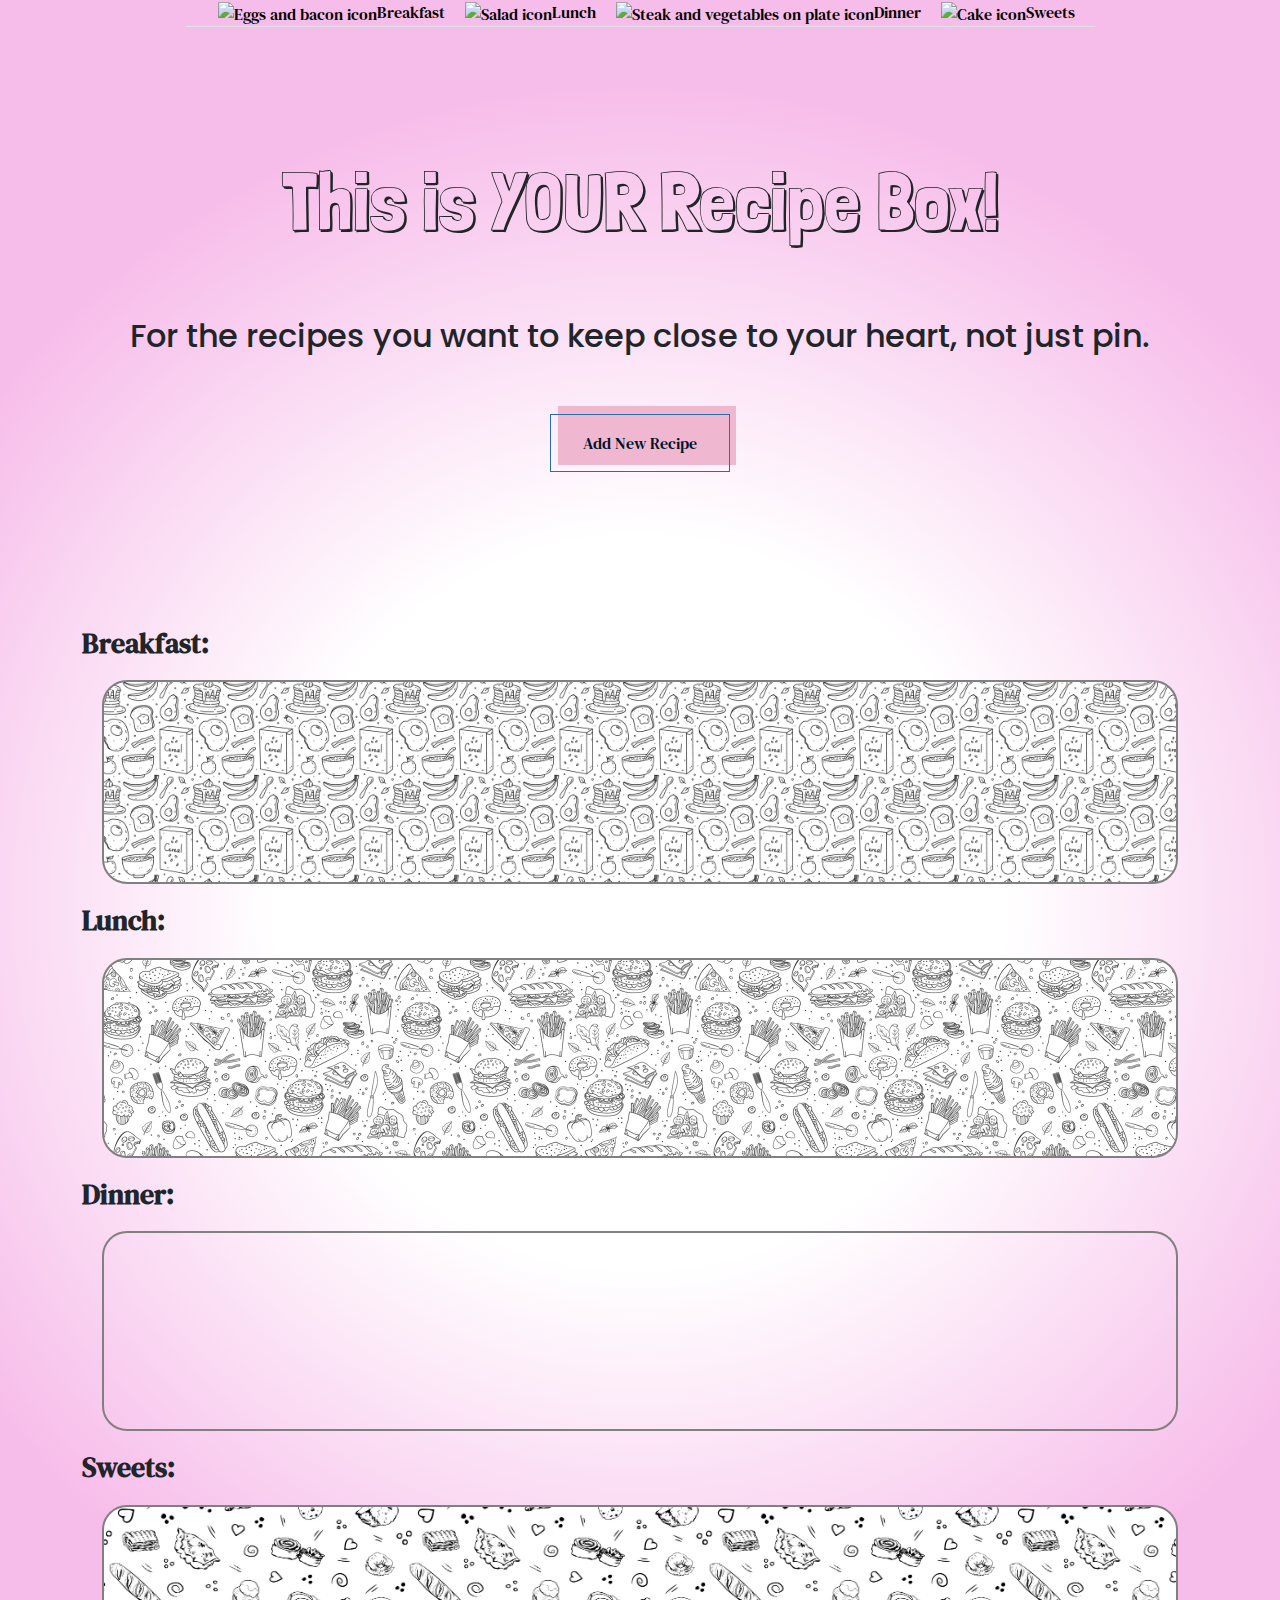
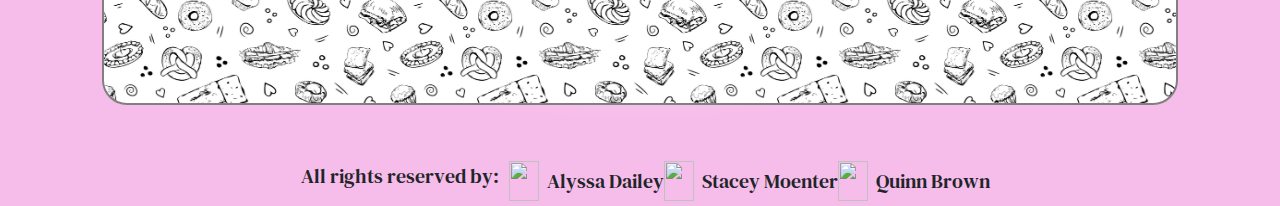
==== index.html @ 9b5a64da "update" ====
<!DOCTYPE html>
<html lang="en">

<head>
  <meta charset="UTF-8">
  <meta name="viewport" content="width=device-width, initial-scale=1.0">
  <!-- CSS -->
  <link rel="stylesheet" href="style.css">
  <!-- Bootstrap -->
  <link href="https://cdn.jsdelivr.net/npm/bootstrap@5.3.3/dist/css/bootstrap.min.css" rel="stylesheet">
  <!-- fonts -->
   <!-- h1 font -->
  <link rel="preconnect" href="https://fonts.googleapis.com">
  <link rel="preconnect" href="https://fonts.gstatic.com" crossorigin>
  <link href="https://fonts.googleapis.com/css2?family=DM+Sans:ital,opsz,wght@0,9..40,100..1000;1,9..40,100..1000&family=Londrina+Shadow&family=Rampart+One&family=Source+Code+Pro:ital,wght@0,200..900;1,200..900&display=swap" rel="stylesheet">
  <!-- h2 font -->
  <link rel="preconnect" href="https://fonts.googleapis.com">
  <link rel="preconnect" href="https://fonts.gstatic.com" crossorigin>
  <link href="https://fonts.googleapis.com/css2?family=DM+Sans:ital,opsz,wght@0,9..40,100..1000;1,9..40,100..1000&family=DM+Serif+Text:ital@0;1&family=Londrina+Shadow&family=Poppins:ital,wght@0,100;0,200;0,300;0,400;0,500;0,600;0,700;0,800;0,900;1,100;1,200;1,300;1,400;1,500;1,600;1,700;1,800;1,900&family=Rampart+One&family=Source+Code+Pro:ital,wght@0,200..900;1,200..900&display=swap" rel="stylesheet">
  <!-- nav and meal box fonts -->
  <link rel="preconnect" href="https://fonts.googleapis.com">
  <link rel="preconnect" href="https://fonts.gstatic.com" crossorigin>
  <link href="https://fonts.googleapis.com/css2?family=DM+Sans:ital,opsz,wght@0,9..40,100..1000;1,9..40,100..1000&family=DM+Serif+Text:ital@0;1&family=Londrina+Shadow&family=Rampart+One&family=Source+Code+Pro:ital,wght@0,200..900;1,200..900&display=swap" rel="stylesheet">

  <title>Recipe Box</title>

</head>

<body>
    <!-- NAV BAR -->
    <nav class="navigation">
      <ul class="nav-tabs">
        
        <li><a aria-current="page" href="#breakfast"> 
          <img src="https://www.svgrepo.com/show/169159/breakfast.svg" alt="Eggs and bacon icon" width="30" height="60">Breakfast</a></li>

        <li><a href="#lunch">
          <img src="https://www.svgrepo.com/show/251539/salad.svg" alt="Salad icon" width="30" height="60">Lunch</a></li>

        <li><a href="#dinner">
          <img src="https://www.svgrepo.com/show/282202/steak.svg" alt="Steak and vegetables on plate icon" width="30" height="60">Dinner</a></li>

        <li><a href="#sweets"> 
          <img src="https://www.svgrepo.com/show/475101/cake-tall.svg" alt="Cake icon" width="30" height="60">Sweets</a></li>

      </ul>
    </nav> 
  
    <header>
    <h1 class="title">This is YOUR Recipe Box!</h1>
    <h2>For the recipes you want to keep close to your heart, not just pin.</h2>

    <div class="add-btn">

    <button type="button" class="add-recipe">Add New Recipe</button>
    </div>

  </header>
  <main>

<!-- CARD -->
  <div class="card" id="recipeCard" style="display: none;">

    <h4 id="cardRecipeName"><strong></strong></h4>

    <p>Ingredients:<span id="cardCategory"></span></p>
    <p id="cardIngredients"></p>
    
    <p>Instructions:<span id="cardInstruct"></span></p>
    <p id="cardInstructions"></p>
    
  </div> 

    
  <!--MEAL BOXES -->
    <div class="container">
      <div class="row">
      <div class="col-md-12 col-sm-12">
      <h3><strong>Breakfast:</strong></h3>
      <div id="breakfast" class="meal-box breakfast">
        <div class="row gy-4 gx-4">
        </div>
      </div>
      </div>
      </div>

      <div class="col-mid-12 col-sm-12">
      <h3><strong>Lunch:</strong></h3>
      <div id="lunch" class="meal-box lunch">
      <div class="row">
      </div>
      </div>
    </div>

    <div class="col-md-12 col-sm-12">
      <h3><strong>Dinner:</strong></h3>
      <div id="dinner" class="meal-box dinner">
      <div class="row">
      </div>
      </div>
      </div>

      <div class="col-md-12 col-sm-12">
      <h3><strong>Sweets:</strong></h3>
      <div id="sweets" class="meal-box sweets">
      <div class="row">

      </div>
      </div>
      </div>
    </div>

    </div>

  </main>

  <!-- MODAL -->
  <div class="modal fade" id="recipeModal" data-bs-backdrop= "static" data-bs-keyboard= "false" tabindex="-1" aria-labelledby="recipeModalLabel" aria-hidden="true">
    <div class="modal-dialog">
      <div class="modal-content">

        <div class="modal-header">
          <h1 class="modal-title fs-5" id="recipeModalLabel">Add Your Recipe Bellow</h1>
          <button type="button" class="btn-close" data-bs-dismiss="modal" aria-label="Close"></button>
        </div>

        <div class="modal-body">
  <!--FORM -->
          <form id="recipeForm">

            <div class="mb-3">
              <label for="recipeName" class="form-label">Recipe Name:</label>
              <input type="text" class="form-control" id="recipeName">
            </div>

            <div class="form-input2">
              <label>Ingredients:</label>
              <textarea class="form-control" id="ingredients" rows="3"></textarea>
            </div>

            <div class="form-input3">
              <label>Instructions:</label>
              <textarea class="form-control" id="instructions" rows="3"></textarea>
            </div>


            <select class="formSelect" id="recipeCategory" aria-label="Default select example" required>
              <option selected>Meal Category</option>
              <option value="breakfast ">Breakfast</option>
              <option value="lunch">Lunch</option>
              <option value="dinner">Dinner</option>
              <option value="sweets">Sweets</option>
            </select>

            <!-- color picker -->
            <!-- <label for="exampleColorInput" class="form-label">Pick the color of your card:</label>
            <input type="color" class="form-control form-control-color" id="exampleColorInput" value="#563d7c" title="Choose your color"> -->
          </form>
        </div>
         <div class="modal-footer">

          <button id="submitButton" type="button" class="btn btn-primary">Add to your box!</button>

         </div>
      </div>
    </div>
  </div>

  <footer>
     <div>
        <h5 class="reserved-rights">All rights reserved by:</h5>
     </div>

     
      <h5 class="names alyssa"><img src=https://www.svgrepo.com/show/408175/woman-technologist-medium-light-skin-tone.svg width="30" height="40">Alyssa Dailey</h5>
      <h5 class="names Stacey"><img src=https://www.svgrepo.com/show/408177/woman-technologist-medium-skin-tone.svg width="30" height="40">Stacey Moenter</h5>
      <h5 class="names Quinn"><img src= https://www.svgrepo.com/show/406520/man-technologist-light-skin-tone.svg width="30" height="40">Quinn Brown</h5>
     
   </footer>


    
    <script src="https://cdn.jsdelivr.net/npm/bootstrap@5.3.3/dist/js/bootstrap.bundle.min.js"></script>

    <script src="script.js"></script>
    
   
</body>

</html>
---- style.css ----
* {
  font-family: "DM Serif Text", serif;
      font-weight: 400;
      font-style: normal;
}

body{

/* background: rgb(255,255,255);
background: radial-gradient(circle, rgba(255,255,255,1) 9%, rgba(247,189,234,1) 85%); */

/* background: rgb(255,255,255);
background: radial-gradient(circle, rgba(255,255,255,1) 33%, rgba(247,189,234,1) 85%); */

background: rgb(255,255,255);
background: radial-gradient(circle, rgba(255,255,255,1) 33%, rgba(247,189,234,1) 74%);
}

header{
    margin-top: 50px;
    margin-bottom:100px;
}
h1 {

    display: flex;
    justify-content: space-between;
    padding: 60px;
}

.title{
    font-family: "Londrina Shadow", sans-serif; font-weight: 400;
  font-style: normal;
  font-size: 5em;
}

h2{
    display: flex;
    justify-content: center;
}
h1{
    display: flex;
    justify-content: center;
    text-align: center;
    font-weight: bold;
}
    

button {
    display: flex;
    justify-content: center;
}

.add-btn {
    display: flex;
    justify-content: center;
    padding: 50px;
}
.add-recipe {
      background-color: transparent;
      border: 1px solid #266DB6;
      box-sizing: border-box;
      color: #00132C;
      line-height: 24px;
      padding: 16px 23px;
      position: relative;
      text-decoration: none;
      user-select: none;
      -webkit-user-select: none;
      touch-action: manipulation;
      
    }
    
    .add-recipe:hover,
    .add-recipe:active {
      outline: 0;
    }
    
    .add-recipe:hover {
      background-color: transparent;
      cursor: pointer;
    }
    
    .add-recipe:before {
      background-color: #f0b7d0;
      content: "";
      height: calc(100% + 3px);
      position: absolute;
      right: -7px;
      top: -9px;
      transition: background-color 300ms ease-in;
      width: 100%;
      z-index: -1;
    }
    
    .add-recipe:hover:before {
      background-color: #a62e63;
    }
    
    @media (min-width: 768px) {
      .add-recipe {
        padding: 16px 32px;
      }
    }


nav{
    display: flex; 
}

nav ul {
    /* commented */
    text-align: center;
}

.navigation{
    display: flex;
    justify-content: center;
   
}

.navigation .nav-tabs li{
    margin-right: 20px;
    
}
.nav-tabs{
    display: flex;
    list-style-type: none; 
    text-decoration: none;
}

.nav-tabs a{
    text-decoration: none;
    color: black;
}

  nav ul li a:hover {
    box-shadow: 0 0 10px rgba(0, 0, 0, 0.1), inset 0 0 1px rgba(255, 255, 255, 0.6);
    background: rgba(255, 255, 255, 0.1);
    background-color: #a62e63;
    color: black (0, 35, 122, 0.7);
    border-radius: 60%;
  }

h1 {
    display: flex;
    justify-content: center;
}

h2{
    font-family: "Poppins", sans-serif;
  font-weight: 100;
  font-style: normal;
}
main{
    display: flex;
    margin-top: 2%;
    margin-bottom: 2%;
}

#recipeCard{
    background-image: url(https://media.istockphoto.com/id/471122949/photo/pink-page.jpg?s=612x612&w=0&k=20&c=AXCjeXHrHZMrVpNRzONutlXdP317xvaDZH2_ElSdsTM=)
    
}

    
    
      /* linear-gradient(180deg, white 3rem, #F0A4A4 calc(3rem), #F0A4A4 calc(3rem + 2px), transparent 1px),
      repeating-linear-gradient(0deg, transparent, transparent 1.5rem, #DDD 1px, #DDD calc(1.5rem + 1px)); */
    /* box-shadow: 1px 1px 3px rgba(0, 0, 0, .25);
    height: 14rem;
    width: 400px;
    display: flex;
    justify-content: center;
    align-items: center;
    margin: auto;
    position: relative;
    top: 50%;
    transform: translateY(-50%);
    background-color: darksalmon;
    */
     /* border: 2px solid #333;
    border-radius: 8px; */
  
  
  /* .card-image {
  position: absolute;
  top: 10px; 
  left: 10px;
  width: 30px;
  height: auto;
  border-radius: 5px;
  gap: 30px;
  background-color: bisque;
  } */
  
 /*
  .card-body {
    display: flex;
    flex-direction: column;
    margin-top: 40px;
    padding: 10px;
    height: 130px;
    }
   .card-ingredient {
    width: 100%;
    padding: 10px;
    font-size: 1rem;
    border-radius: 5px;
    border: 1 px solid #ccc;
    resize: vertical;
    flex-grow: 1;
    margin-top: 10px;
    box-sizing: border-box;
   }
   .card-title {
    position: absolute;
    top: 10px;
    right: 50px;
    margin: 0px;
    font-size: 1.5rem;
    font-weight: bold;
    flex-grow: 1;
    } 
    */

.container {
    position: relative;
    padding: 5px;
}

.meal-box {
    border: 2px solid grey;
    border-radius: 25px; 
    height: 200px;
    margin: 20px;
}
.meal-box

div.meal-box:empty {
    height: 200px;
}

.breakfast{
    background-image: url('photos/BreakfastBG.jpg'); 
    background-size: 200px 200px; /* Adjust the size as needed */
    background-position: center; /* Optional: position the image */
    background-repeat: repeat; 
    box-sizing: content-box;
    

}

.lunch{
    background-image: url('photos/lunch\ BG.webp'); 
    background-size: 300px 300px;
    background-repeat: repeat; 
}

.dinner{
    background-image: url('photos/DinnerBG3.jpg'); 
    background-size: 250px 250px;
    background-position: center;
    background-repeat: repeat; 
}

.sweets{
    background-image: url('photos/SweetsBG.jpg'); 
    background-size: 300px 300px;
    background-position: center;
    background-repeat: repeat; 

}

.meal-box h3{
    display: flex;
    margin: 20px; 
    padding: 0; 
    align-items: center;
}


#submitButton{
    background-color: #a62e63;
    border: none;
    padding:8px;
}

#submitButton:hover {
    box-shadow: 0 0 10px rgba(0, 0, 0, 0.1), inset 0 0 1px rgba(255, 255, 255, 0.6);
    background: rgba(255, 255, 255, 0.1);
    background-color: #f0b7d0;
    color: black (0, 35, 122, 0.7);
}



.formSelect{
    margin: 15px;
    padding: 5px;
}


footer {
    display: flex; 
    flex-direction: row;
    align-items: center;
    margin-top: 20px;
    justify-content: center;
}
.reserved-rights {
    margin-bottom: 10px; 
    text-align: center;
}

h5 {
    display: flex;
    flex-direction: row;
    align-items: center;
    margin: 20px 10px; /* Add space between h5 elements */
}

.names{
    align-items: center;
    justify-content: center; 
    margin: 5px 0;
}

.names img {
    margin-right: 8px; 
}
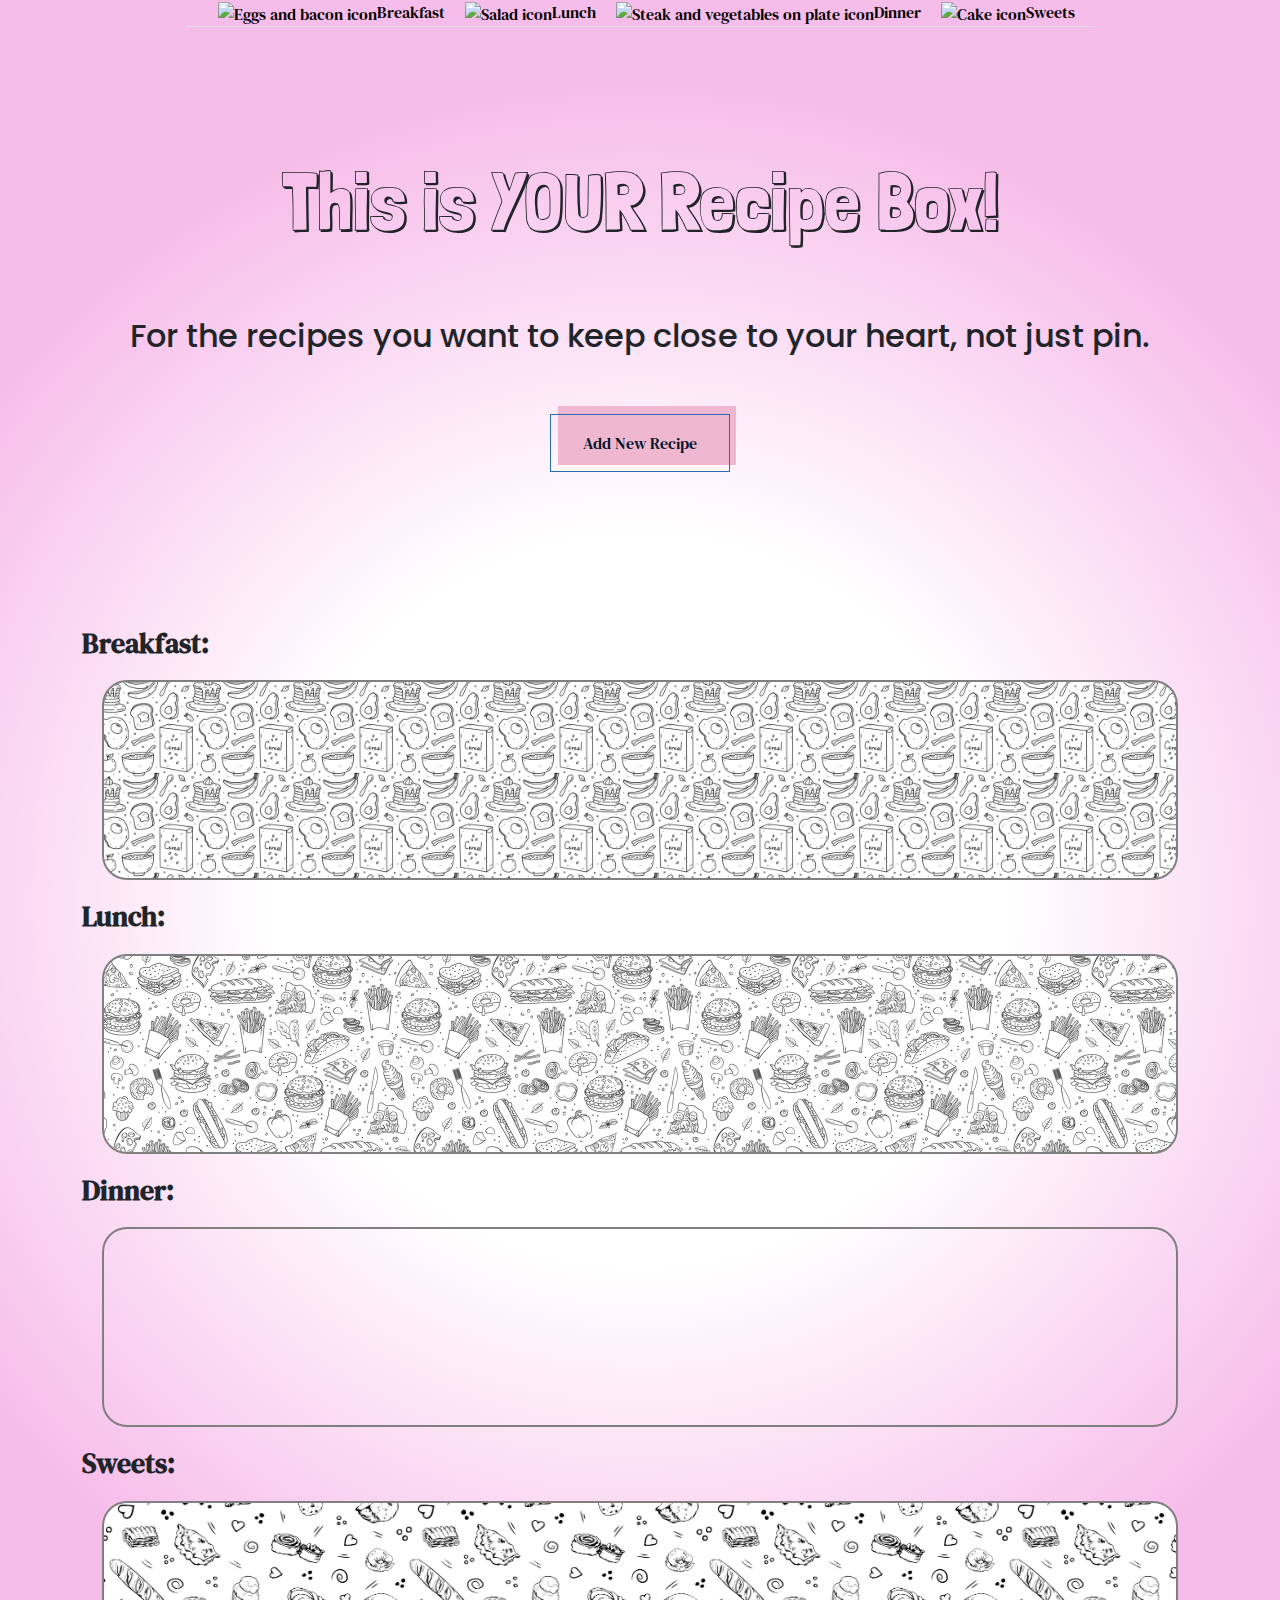
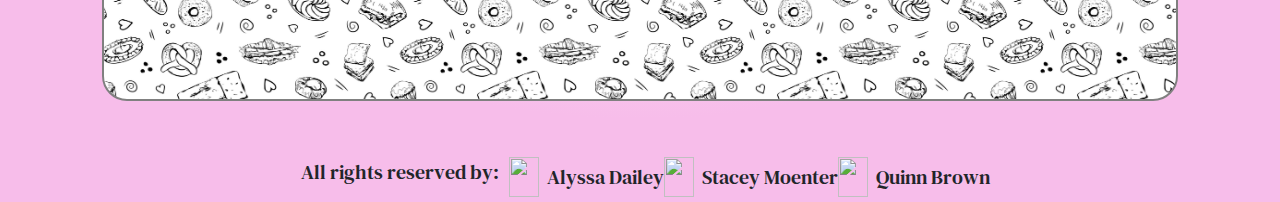
==== commit 3b1869ec: "not functioning js" ====
--- a/index.html
+++ b/index.html
@@ -56,6 +56,8 @@
     </div>
 
   </header>
+
+
   <main>
 
 <!-- CARD -->
@@ -74,41 +76,21 @@
     
   <!--MEAL BOXES -->
     <div class="container">
-      <div class="row">
-      <div class="col-md-12 col-sm-12">
       <h3><strong>Breakfast:</strong></h3>
       <div id="breakfast" class="meal-box breakfast">
-        <div class="row gy-4 gx-4">
-        </div>
-      </div>
-      </div>
       </div>
 
-      <div class="col-mid-12 col-sm-12">
       <h3><strong>Lunch:</strong></h3>
       <div id="lunch" class="meal-box lunch">
-      <div class="row">
       </div>
-      </div>
-    </div>
 
-    <div class="col-md-12 col-sm-12">
       <h3><strong>Dinner:</strong></h3>
       <div id="dinner" class="meal-box dinner">
-      <div class="row">
-      </div>
-      </div>
       </div>
 
-      <div class="col-md-12 col-sm-12">
       <h3><strong>Sweets:</strong></h3>
       <div id="sweets" class="meal-box sweets">
-      <div class="row">
-
       </div>
-      </div>
-      </div>
-    </div>
 
     </div>
 
@@ -151,6 +133,7 @@
               <option value="dinner">Dinner</option>
               <option value="sweets">Sweets</option>
             </select>
+            <button id="submitButton" type="submit" class="btn btn-primary">Add to your box!</button>
 
             <!-- color picker -->
             <!-- <label for="exampleColorInput" class="form-label">Pick the color of your card:</label>
@@ -159,7 +142,7 @@
         </div>
          <div class="modal-footer">
 
-          <button id="submitButton" type="button" class="btn btn-primary">Add to your box!</button>
+          <!-- <button id="submitButton" type="button" class="btn btn-primary">Add to your box!</button> -->
 
          </div>
       </div>
@@ -178,13 +161,11 @@
      
    </footer>
 
-
-    
-    <script src="https://cdn.jsdelivr.net/npm/bootstrap@5.3.3/dist/js/bootstrap.bundle.min.js"></script>
-
+   <script src="https://cdn.jsdelivr.net/npm/bootstrap@5.3.3/dist/js/bootstrap.bundle.min.js"></script>
     <script src="script.js"></script>
     
-   
+    
+
 </body>
 
-</html>
+</html>--- a/style.css
+++ b/style.css
@@ -37,13 +37,6 @@
     display: flex;
     justify-content: center;
 }
-h1{
-    display: flex;
-    justify-content: center;
-    text-align: center;
-    font-weight: bold;
-}
-    
 
 button {
     display: flex;
@@ -234,7 +227,6 @@
     height: 200px;
     margin: 20px;
 }
-.meal-box
 
 div.meal-box:empty {
     height: 200px;
@@ -245,9 +237,6 @@
     background-size: 200px 200px; /* Adjust the size as needed */
     background-position: center; /* Optional: position the image */
     background-repeat: repeat; 
-    box-sizing: content-box;
-    
-
 }
 
 .lunch{
@@ -268,7 +257,6 @@
     background-size: 300px 300px;
     background-position: center;
     background-repeat: repeat; 
-
 }
 
 .meal-box h3{
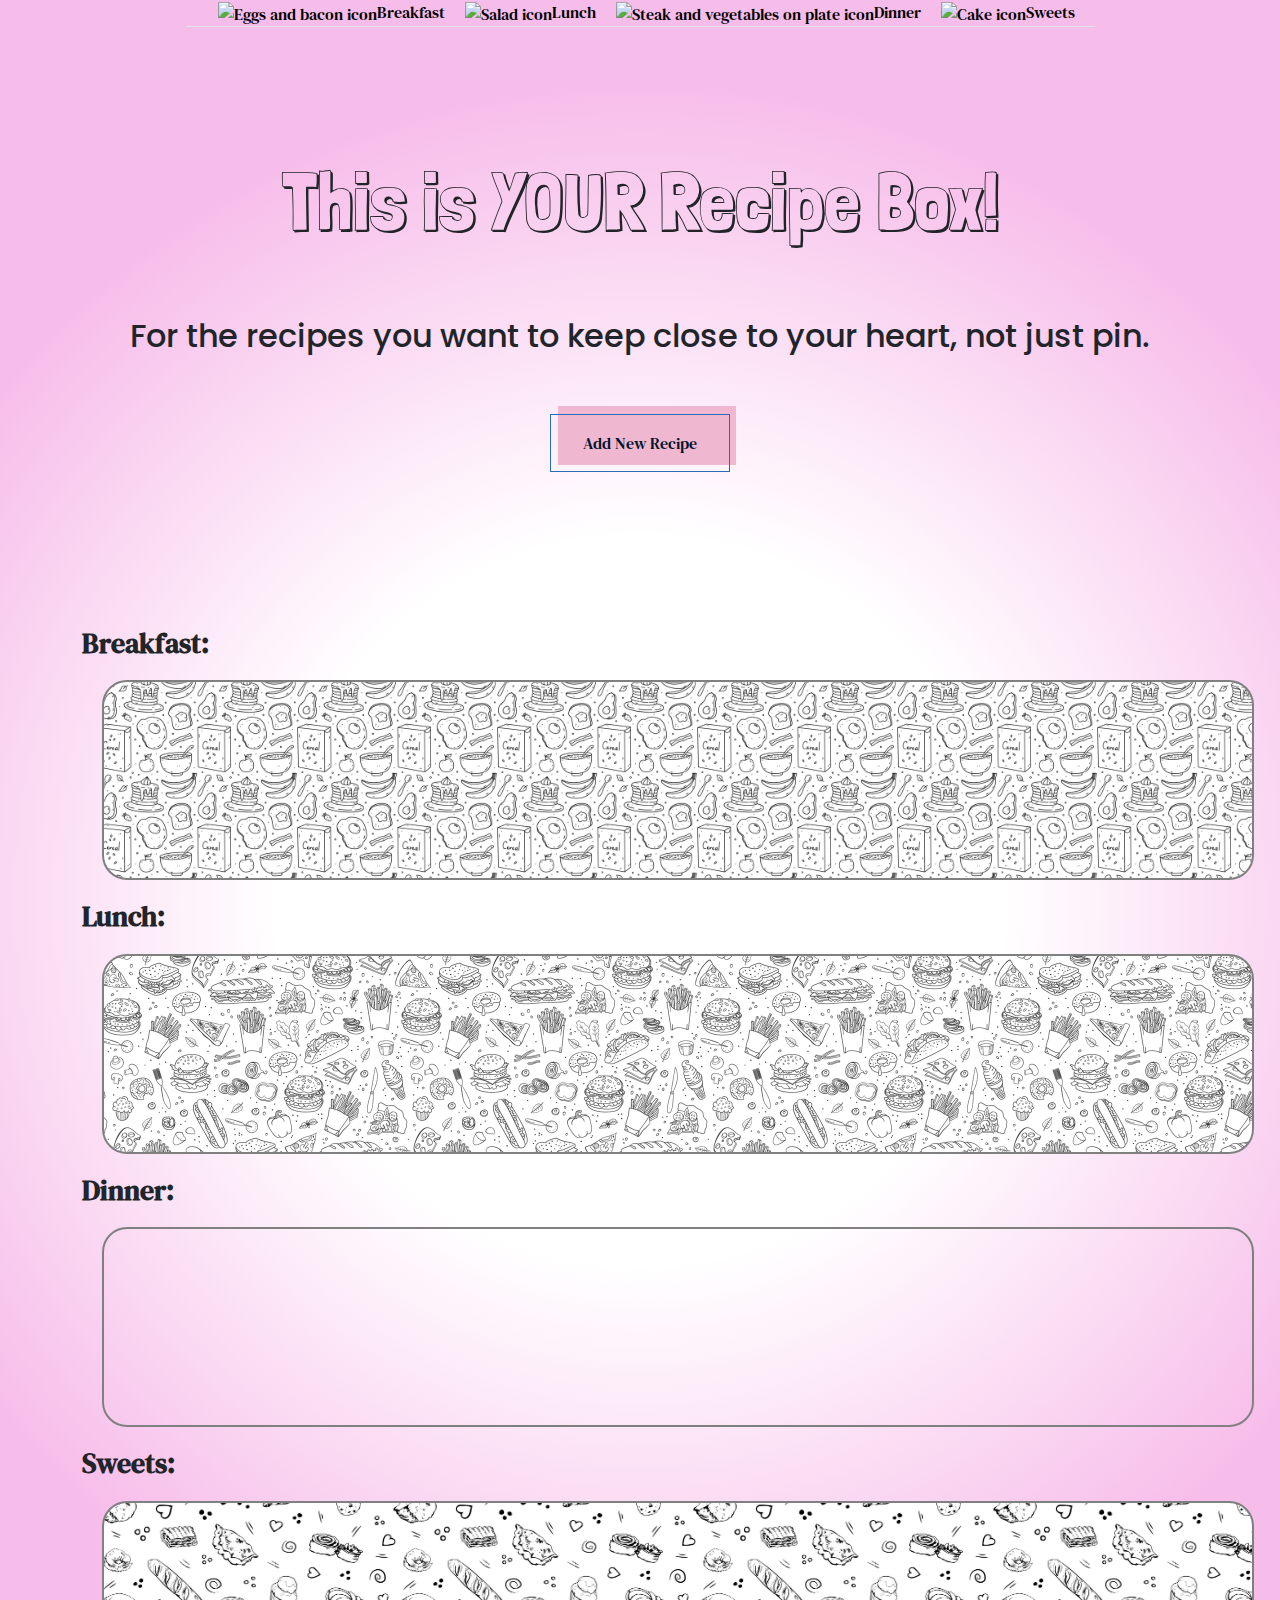
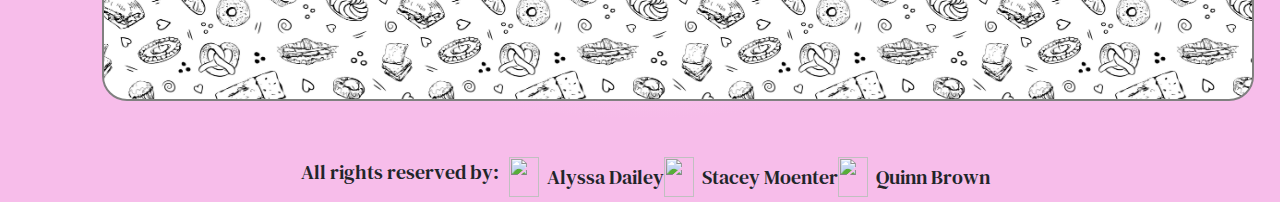
==== commit b7c12b1b: "added comments in the code" ====
--- a/index.html
+++ b/index.html
@@ -56,8 +56,6 @@
     </div>
 
   </header>
-
-
   <main>
 
 <!-- CARD -->
@@ -76,21 +74,41 @@
     
   <!--MEAL BOXES -->
     <div class="container">
+      <div class="row">
+      <div class="col-md-12 col-sm-12">
       <h3><strong>Breakfast:</strong></h3>
       <div id="breakfast" class="meal-box breakfast">
+        <div class="row gy-4 gx-4">
+        </div>
+      </div>
+      </div>
       </div>
 
+      <div class="col-mid-12 col-sm-12">
       <h3><strong>Lunch:</strong></h3>
       <div id="lunch" class="meal-box lunch">
+      <div class="row">
+      </div>
+      </div>
+    </div>
+
+    <div class="col-md-12 col-sm-12">
+      <h3><strong>Dinner:</strong></h3>
+      <div id="dinner" class="meal-box dinner">
+      <div class="row">
+      </div>
+      </div>
       </div>
 
-      <h3><strong>Dinner:</strong></h3>
-      <div id="dinner" class="meal-box dinner">
-      </div>
-
+      <div class="col-md-12 col-sm-12">
       <h3><strong>Sweets:</strong></h3>
       <div id="sweets" class="meal-box sweets">
+      <div class="row">
+
       </div>
+      </div>
+      </div>
+    </div>
 
     </div>
 
@@ -165,7 +183,11 @@
     <script src="script.js"></script>
     
     
+    <script src="https://cdn.jsdelivr.net/npm/bootstrap@5.3.3/dist/js/bootstrap.bundle.min.js"></script>
 
+    <script src="script.js"></script>
+    
+   
 </body>
 
-</html>+</html>
--- a/style.css
+++ b/style.css
@@ -3,46 +3,36 @@
       font-weight: 400;
       font-style: normal;
 }
-
 body{
-
 /* background: rgb(255,255,255);
 background: radial-gradient(circle, rgba(255,255,255,1) 9%, rgba(247,189,234,1) 85%); */
-
 /* background: rgb(255,255,255);
 background: radial-gradient(circle, rgba(255,255,255,1) 33%, rgba(247,189,234,1) 85%); */
-
 background: rgb(255,255,255);
 background: radial-gradient(circle, rgba(255,255,255,1) 33%, rgba(247,189,234,1) 74%);
 }
-
 header{
     margin-top: 50px;
     margin-bottom:100px;
 }
 h1 {
-
     display: flex;
     justify-content: space-between;
     padding: 60px;
 }
-
 .title{
     font-family: "Londrina Shadow", sans-serif; font-weight: 400;
   font-style: normal;
   font-size: 5em;
 }
-
 h2{
     display: flex;
     justify-content: center;
 }
-
 button {
     display: flex;
     justify-content: center;
 }
-
 .add-btn {
     display: flex;
     justify-content: center;
@@ -60,21 +50,17 @@
       user-select: none;
       -webkit-user-select: none;
       touch-action: manipulation;
-      
-    }
-    
+    }
     .add-recipe:hover,
     .add-recipe:active {
       outline: 0;
     }
-    
     .add-recipe:hover {
       background-color: transparent;
       cursor: pointer;
     }
-    
     .add-recipe:before {
-      background-color: #f0b7d0;
+      background-color: #F0B7D0;
       content: "";
       height: calc(100% + 3px);
       position: absolute;
@@ -84,61 +70,48 @@
       width: 100%;
       z-index: -1;
     }
-    
     .add-recipe:hover:before {
-      background-color: #a62e63;
-    }
-    
+      background-color: #A62E63;
+    }
     @media (min-width: 768px) {
       .add-recipe {
         padding: 16px 32px;
       }
     }
-
-
 nav{
-    display: flex; 
-}
-
+    display: flex;
+}
 nav ul {
     /* commented */
     text-align: center;
 }
-
 .navigation{
     display: flex;
     justify-content: center;
-   
-}
-
+}
 .navigation .nav-tabs li{
     margin-right: 20px;
-    
 }
 .nav-tabs{
     display: flex;
-    list-style-type: none; 
+    list-style-type: none;
     text-decoration: none;
 }
-
 .nav-tabs a{
     text-decoration: none;
     color: black;
 }
-
   nav ul li a:hover {
     box-shadow: 0 0 10px rgba(0, 0, 0, 0.1), inset 0 0 1px rgba(255, 255, 255, 0.6);
     background: rgba(255, 255, 255, 0.1);
-    background-color: #a62e63;
+    background-color: #A62E63;
     color: black (0, 35, 122, 0.7);
     border-radius: 60%;
   }
-
 h1 {
     display: flex;
     justify-content: center;
 }
-
 h2{
     font-family: "Poppins", sans-serif;
   font-weight: 100;
@@ -149,14 +122,9 @@
     margin-top: 2%;
     margin-bottom: 2%;
 }
-
 #recipeCard{
     background-image: url(https://media.istockphoto.com/id/471122949/photo/pink-page.jpg?s=612x612&w=0&k=20&c=AXCjeXHrHZMrVpNRzONutlXdP317xvaDZH2_ElSdsTM=)
-    
-}
-
-    
-    
+}
       /* linear-gradient(180deg, white 3rem, #F0A4A4 calc(3rem), #F0A4A4 calc(3rem + 2px), transparent 1px),
       repeating-linear-gradient(0deg, transparent, transparent 1.5rem, #DDD 1px, #DDD calc(1.5rem + 1px)); */
     /* box-shadow: 1px 1px 3px rgba(0, 0, 0, .25);
@@ -173,11 +141,9 @@
     */
      /* border: 2px solid #333;
     border-radius: 8px; */
-  
-  
   /* .card-image {
   position: absolute;
-  top: 10px; 
+  top: 10px;
   left: 10px;
   width: 30px;
   height: auto;
@@ -185,7 +151,6 @@
   gap: 30px;
   background-color: bisque;
   } */
-  
  /*
   .card-body {
     display: flex;
@@ -213,110 +178,87 @@
     font-size: 1.5rem;
     font-weight: bold;
     flex-grow: 1;
-    } 
+    }
     */
-
 .container {
     position: relative;
     padding: 5px;
 }
-
 .meal-box {
     border: 2px solid grey;
-    border-radius: 25px; 
+    border-radius: 25px;
+    width: 90vw;
     height: 200px;
     margin: 20px;
 }
-
-div.meal-box:empty {
-    height: 200px;
-}
-
 .breakfast{
-    background-image: url('photos/BreakfastBG.jpg'); 
+    background-image: url('photos/BreakfastBG.jpg');
     background-size: 200px 200px; /* Adjust the size as needed */
     background-position: center; /* Optional: position the image */
-    background-repeat: repeat; 
-}
-
+    background-repeat: repeat;
+}
 .lunch{
-    background-image: url('photos/lunch\ BG.webp'); 
+    background-image: url('photos/lunch\ BG.webp');
     background-size: 300px 300px;
-    background-repeat: repeat; 
-}
-
+    background-repeat: repeat;
+}
 .dinner{
-    background-image: url('photos/DinnerBG3.jpg'); 
+    background-image: url('photos/DinnerBG3.jpg');
     background-size: 250px 250px;
     background-position: center;
-    background-repeat: repeat; 
-}
-
+    background-repeat: repeat;
+}
 .sweets{
-    background-image: url('photos/SweetsBG.jpg'); 
+    background-image: url('photos/SweetsBG.jpg');
     background-size: 300px 300px;
     background-position: center;
-    background-repeat: repeat; 
-}
-
+    background-repeat: repeat;
+}
 .meal-box h3{
     display: flex;
-    margin: 20px; 
-    padding: 0; 
-    align-items: center;
-}
-
-
+    margin: 20px;
+    padding: 0;
+    align-items: center;
+}
 #submitButton{
-    background-color: #a62e63;
+    background-color: #A62E63;
     border: none;
     padding:8px;
 }
-
 #submitButton:hover {
     box-shadow: 0 0 10px rgba(0, 0, 0, 0.1), inset 0 0 1px rgba(255, 255, 255, 0.6);
     background: rgba(255, 255, 255, 0.1);
-    background-color: #f0b7d0;
+    background-color: #F0B7D0;
     color: black (0, 35, 122, 0.7);
 }
-
-
-
 .formSelect{
     margin: 15px;
     padding: 5px;
 }
+footer {
+    display: flex;
+    flex-direction: row;
+    align-items: center;
+    margin-top: 20px;
+    justify-content: center;
+}
+.reserved-rights {
+    margin-bottom: 10px;
+    text-align: center;
+}
+h5 {
+    display: flex;
+    flex-direction: row;
+    align-items: center;
+    margin: 20px 10px; /* Add space between h5 elements */
+}
+.names{
+    align-items: center;
+    justify-content: center;
+    margin: 5px 0;
+}
+.names img {
+    margin-right: 8px;
+}
 
 
-footer {
-    display: flex; 
-    flex-direction: row;
-    align-items: center;
-    margin-top: 20px;
-    justify-content: center;
-}
-.reserved-rights {
-    margin-bottom: 10px; 
-    text-align: center;
-}
-
-h5 {
-    display: flex;
-    flex-direction: row;
-    align-items: center;
-    margin: 20px 10px; /* Add space between h5 elements */
-}
-
-.names{
-    align-items: center;
-    justify-content: center; 
-    margin: 5px 0;
-}
-
-.names img {
-    margin-right: 8px; 
-}
-
-  
-  
-
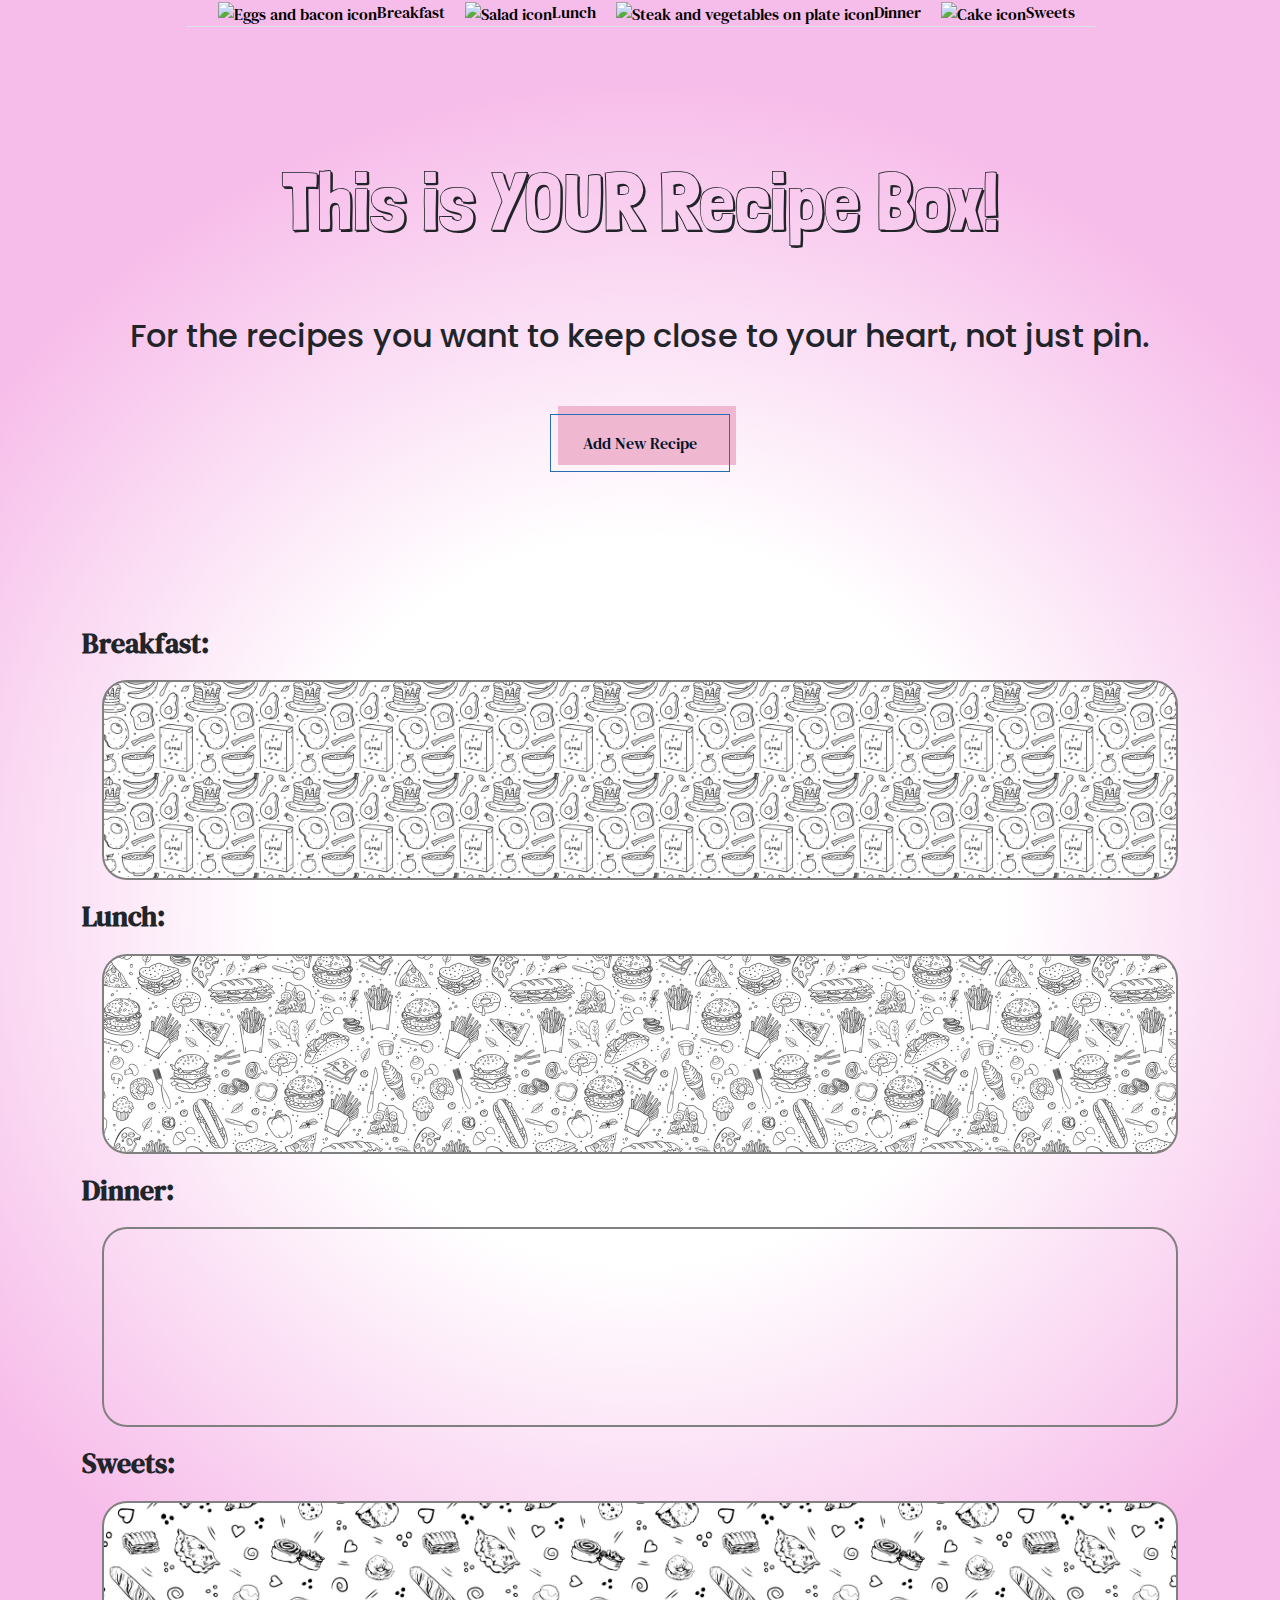
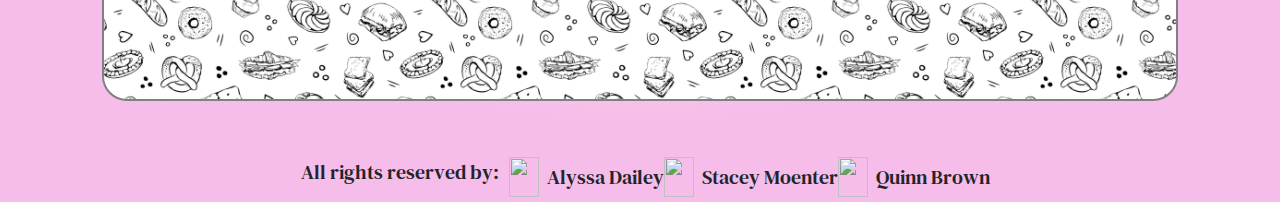
==== commit 2e833dc8: "changes across the board" ====
--- a/index.html
+++ b/index.html
@@ -9,104 +9,114 @@
   <!-- Bootstrap -->
   <link href="https://cdn.jsdelivr.net/npm/bootstrap@5.3.3/dist/css/bootstrap.min.css" rel="stylesheet">
   <!-- fonts -->
-   <!-- h1 font -->
+  <!-- h1 font -->
   <link rel="preconnect" href="https://fonts.googleapis.com">
   <link rel="preconnect" href="https://fonts.gstatic.com" crossorigin>
-  <link href="https://fonts.googleapis.com/css2?family=DM+Sans:ital,opsz,wght@0,9..40,100..1000;1,9..40,100..1000&family=Londrina+Shadow&family=Rampart+One&family=Source+Code+Pro:ital,wght@0,200..900;1,200..900&display=swap" rel="stylesheet">
+  <link
+    href="https://fonts.googleapis.com/css2?family=DM+Sans:ital,opsz,wght@0,9..40,100..1000;1,9..40,100..1000&family=Londrina+Shadow&family=Rampart+One&family=Source+Code+Pro:ital,wght@0,200..900;1,200..900&display=swap"
+    rel="stylesheet">
   <!-- h2 font -->
   <link rel="preconnect" href="https://fonts.googleapis.com">
   <link rel="preconnect" href="https://fonts.gstatic.com" crossorigin>
-  <link href="https://fonts.googleapis.com/css2?family=DM+Sans:ital,opsz,wght@0,9..40,100..1000;1,9..40,100..1000&family=DM+Serif+Text:ital@0;1&family=Londrina+Shadow&family=Poppins:ital,wght@0,100;0,200;0,300;0,400;0,500;0,600;0,700;0,800;0,900;1,100;1,200;1,300;1,400;1,500;1,600;1,700;1,800;1,900&family=Rampart+One&family=Source+Code+Pro:ital,wght@0,200..900;1,200..900&display=swap" rel="stylesheet">
+  <link
+    href="https://fonts.googleapis.com/css2?family=DM+Sans:ital,opsz,wght@0,9..40,100..1000;1,9..40,100..1000&family=DM+Serif+Text:ital@0;1&family=Londrina+Shadow&family=Poppins:ital,wght@0,100;0,200;0,300;0,400;0,500;0,600;0,700;0,800;0,900;1,100;1,200;1,300;1,400;1,500;1,600;1,700;1,800;1,900&family=Rampart+One&family=Source+Code+Pro:ital,wght@0,200..900;1,200..900&display=swap"
+    rel="stylesheet">
   <!-- nav and meal box fonts -->
   <link rel="preconnect" href="https://fonts.googleapis.com">
   <link rel="preconnect" href="https://fonts.gstatic.com" crossorigin>
-  <link href="https://fonts.googleapis.com/css2?family=DM+Sans:ital,opsz,wght@0,9..40,100..1000;1,9..40,100..1000&family=DM+Serif+Text:ital@0;1&family=Londrina+Shadow&family=Rampart+One&family=Source+Code+Pro:ital,wght@0,200..900;1,200..900&display=swap" rel="stylesheet">
+  <link
+    href="https://fonts.googleapis.com/css2?family=DM+Sans:ital,opsz,wght@0,9..40,100..1000;1,9..40,100..1000&family=DM+Serif+Text:ital@0;1&family=Londrina+Shadow&family=Rampart+One&family=Source+Code+Pro:ital,wght@0,200..900;1,200..900&display=swap"
+    rel="stylesheet">
 
   <title>Recipe Box</title>
 
 </head>
 
 <body>
-    <!-- NAV BAR -->
-    <nav class="navigation">
-      <ul class="nav-tabs">
-        
-        <li><a aria-current="page" href="#breakfast"> 
-          <img src="https://www.svgrepo.com/show/169159/breakfast.svg" alt="Eggs and bacon icon" width="30" height="60">Breakfast</a></li>
-
-        <li><a href="#lunch">
-          <img src="https://www.svgrepo.com/show/251539/salad.svg" alt="Salad icon" width="30" height="60">Lunch</a></li>
-
-        <li><a href="#dinner">
-          <img src="https://www.svgrepo.com/show/282202/steak.svg" alt="Steak and vegetables on plate icon" width="30" height="60">Dinner</a></li>
-
-        <li><a href="#sweets"> 
-          <img src="https://www.svgrepo.com/show/475101/cake-tall.svg" alt="Cake icon" width="30" height="60">Sweets</a></li>
-
-      </ul>
-    </nav> 
-  
-    <header>
+  <!-- NAV BAR -->
+  <nav class="navigation">
+    <ul class="nav-tabs">
+
+      <li><a aria-current="page" href="#breakfast">
+          <img src="https://www.svgrepo.com/show/169159/breakfast.svg" alt="Eggs and bacon icon" width="30"
+            height="60">Breakfast</a></li>
+
+      <li><a href="#lunch">
+          <img src="https://www.svgrepo.com/show/251539/salad.svg" alt="Salad icon" width="30" height="60">Lunch</a>
+      </li>
+
+      <li><a href="#dinner">
+          <img src="https://www.svgrepo.com/show/282202/steak.svg" alt="Steak and vegetables on plate icon" width="30"
+            height="60">Dinner</a></li>
+
+      <li><a href="#sweets">
+          <img src="https://www.svgrepo.com/show/475101/cake-tall.svg" alt="Cake icon" width="30" height="60">Sweets</a>
+      </li>
+
+    </ul>
+  </nav>
+
+  <header>
     <h1 class="title">This is YOUR Recipe Box!</h1>
     <h2>For the recipes you want to keep close to your heart, not just pin.</h2>
 
     <div class="add-btn">
 
-    <button type="button" class="add-recipe">Add New Recipe</button>
+      <button type="button" class="add-recipe">Add New Recipe</button>
     </div>
 
   </header>
   <main>
 
-<!-- CARD -->
-  <div class="card" id="recipeCard" style="display: none;">
-
-    <h4 id="cardRecipeName"><strong></strong></h4>
-
-    <p>Ingredients:<span id="cardCategory"></span></p>
-    <p id="cardIngredients"></p>
-    
-    <p>Instructions:<span id="cardInstruct"></span></p>
-    <p id="cardInstructions"></p>
-    
-  </div> 
-
-    
-  <!--MEAL BOXES -->
+    <!-- CARD -->
+    <div class="card" id="recipeCard" style="display: none;">
+
+      <h4 id="cardRecipeName"><strong></strong></h4>
+
+      <p>Ingredients:<span id="cardCategory"></span></p>
+      <p id="cardIngredients"></p>
+
+      <p>Instructions:<span id="cardInstruct"></span></p>
+      <p id="cardInstructions"></p>
+
+    </div>
+
+
+    <!--MEAL BOXES -->
     <div class="container">
       <div class="row">
+        <div class="col-md-12 col-sm-12">
+          <h3><strong>Breakfast:</strong></h3>
+          <div id="breakfast" class="meal-box breakfast">
+            <div class="row gy-4 gx-4">
+            </div>
+          </div>
+        </div>
+      </div>
+
+      <div class="col-mid-12 col-sm-12">
+        <h3><strong>Lunch:</strong></h3>
+        <div id="lunch" class="meal-box lunch">
+          <div class="row">
+          </div>
+        </div>
+      </div>
+
       <div class="col-md-12 col-sm-12">
-      <h3><strong>Breakfast:</strong></h3>
-      <div id="breakfast" class="meal-box breakfast">
-        <div class="row gy-4 gx-4">
-        </div>
-      </div>
-      </div>
-      </div>
-
-      <div class="col-mid-12 col-sm-12">
-      <h3><strong>Lunch:</strong></h3>
-      <div id="lunch" class="meal-box lunch">
-      <div class="row">
-      </div>
-      </div>
-    </div>
-
-    <div class="col-md-12 col-sm-12">
-      <h3><strong>Dinner:</strong></h3>
-      <div id="dinner" class="meal-box dinner">
-      <div class="row">
-      </div>
-      </div>
+        <h3><strong>Dinner:</strong></h3>
+        <div id="dinner" class="meal-box dinner">
+          <div class="row">
+          </div>
+        </div>
       </div>
 
       <div class="col-md-12 col-sm-12">
-      <h3><strong>Sweets:</strong></h3>
-      <div id="sweets" class="meal-box sweets">
-      <div class="row">
-
-      </div>
-      </div>
+        <h3><strong>Sweets:</strong></h3>
+        <div id="sweets" class="meal-box sweets">
+          <div class="row">
+
+          </div>
+        </div>
       </div>
     </div>
 
@@ -115,7 +125,8 @@
   </main>
 
   <!-- MODAL -->
-  <div class="modal fade" id="recipeModal" data-bs-backdrop= "static" data-bs-keyboard= "false" tabindex="-1" aria-labelledby="recipeModalLabel" aria-hidden="true">
+  <div class="modal fade" id="recipeModal" data-bs-keyboard="false" tabindex="-1" aria-labelledby="recipeModalLabel"
+    aria-hidden="true">
     <div class="modal-dialog">
       <div class="modal-content">
 
@@ -125,22 +136,25 @@
         </div>
 
         <div class="modal-body">
-  <!--FORM -->
+          <!--FORM -->
           <form id="recipeForm">
 
             <div class="mb-3">
               <label for="recipeName" class="form-label">Recipe Name:</label>
               <input type="text" class="form-control" id="recipeName">
+              <div class="error recipeName"></div>
             </div>
 
             <div class="form-input2">
               <label>Ingredients:</label>
               <textarea class="form-control" id="ingredients" rows="3"></textarea>
+              <div class="error ingredients"></div>
             </div>
 
             <div class="form-input3">
               <label>Instructions:</label>
               <textarea class="form-control" id="instructions" rows="3"></textarea>
+              <div class="error instructions"></div>
             </div>
 
 
@@ -152,42 +166,42 @@
               <option value="sweets">Sweets</option>
             </select>
             <button id="submitButton" type="submit" class="btn btn-primary">Add to your box!</button>
+            <div class="error recipeCategory"></div>
 
             <!-- color picker -->
             <!-- <label for="exampleColorInput" class="form-label">Pick the color of your card:</label>
             <input type="color" class="form-control form-control-color" id="exampleColorInput" value="#563d7c" title="Choose your color"> -->
           </form>
         </div>
-         <div class="modal-footer">
+        <div class="modal-footer">
 
           <!-- <button id="submitButton" type="button" class="btn btn-primary">Add to your box!</button> -->
 
-         </div>
+        </div>
       </div>
     </div>
   </div>
 
   <footer>
-     <div>
-        <h5 class="reserved-rights">All rights reserved by:</h5>
-     </div>
-
-     
-      <h5 class="names alyssa"><img src=https://www.svgrepo.com/show/408175/woman-technologist-medium-light-skin-tone.svg width="30" height="40">Alyssa Dailey</h5>
-      <h5 class="names Stacey"><img src=https://www.svgrepo.com/show/408177/woman-technologist-medium-skin-tone.svg width="30" height="40">Stacey Moenter</h5>
-      <h5 class="names Quinn"><img src= https://www.svgrepo.com/show/406520/man-technologist-light-skin-tone.svg width="30" height="40">Quinn Brown</h5>
-     
-   </footer>
-
-   <script src="https://cdn.jsdelivr.net/npm/bootstrap@5.3.3/dist/js/bootstrap.bundle.min.js"></script>
-    <script src="script.js"></script>
-    
-    
-    <script src="https://cdn.jsdelivr.net/npm/bootstrap@5.3.3/dist/js/bootstrap.bundle.min.js"></script>
-
-    <script src="script.js"></script>
-    
-   
+    <div>
+      <h5 class="reserved-rights">All rights reserved by:</h5>
+    </div>
+
+
+    <h5 class="names alyssa"><img src=https://www.svgrepo.com/show/408175/woman-technologist-medium-light-skin-tone.svg
+        width="30" height="40">Alyssa Dailey</h5>
+    <h5 class="names Stacey"><img src=https://www.svgrepo.com/show/408177/woman-technologist-medium-skin-tone.svg
+        width="30" height="40">Stacey Moenter</h5>
+    <h5 class="names Quinn"><img src=https://www.svgrepo.com/show/406520/man-technologist-light-skin-tone.svg width="30"
+        height="40">Quinn Brown</h5>
+
+  </footer>
+
+  <script src="https://cdn.jsdelivr.net/npm/bootstrap@5.3.3/dist/js/bootstrap.bundle.min.js"></script>
+  <script src="script.js"></script>
+
+
+
 </body>
 
-</html>
+</html>--- a/style.css
+++ b/style.css
@@ -1,264 +1,326 @@
+
 * {
-  font-family: "DM Serif Text", serif;
-      font-weight: 400;
-      font-style: normal;
-}
-body{
-/* background: rgb(255,255,255);
-background: radial-gradient(circle, rgba(255,255,255,1) 9%, rgba(247,189,234,1) 85%); */
-/* background: rgb(255,255,255);
-background: radial-gradient(circle, rgba(255,255,255,1) 33%, rgba(247,189,234,1) 85%); */
-background: rgb(255,255,255);
-background: radial-gradient(circle, rgba(255,255,255,1) 33%, rgba(247,189,234,1) 74%);
-}
-header{
-    margin-top: 50px;
-    margin-bottom:100px;
-}
-h1 {
-    display: flex;
-    justify-content: space-between;
-    padding: 60px;
-}
-.title{
-    font-family: "Londrina Shadow", sans-serif; font-weight: 400;
-  font-style: normal;
-  font-size: 5em;
-}
-h2{
-    display: flex;
-    justify-content: center;
-}
-button {
-    display: flex;
-    justify-content: center;
-}
-.add-btn {
-    display: flex;
-    justify-content: center;
-    padding: 50px;
-}
-.add-recipe {
-      background-color: transparent;
-      border: 1px solid #266DB6;
+    font-family: "DM Serif Text", serif;
+        font-weight: 400;
+        font-style: normal;
+  }
+  
+  body{
+  
+  /* background: rgb(255,255,255);
+  background: radial-gradient(circle, rgba(255,255,255,1) 9%, rgba(247,189,234,1) 85%); */
+  
+  /* background: rgb(255,255,255);
+  background: radial-gradient(circle, rgba(255,255,255,1) 33%, rgba(247,189,234,1) 85%); */
+  
+  background: rgb(255,255,255);
+  background: radial-gradient(circle, rgba(255,255,255,1) 33%, rgba(247,189,234,1) 74%);
+  }
+  
+  header{
+      margin-top: 50px;
+      margin-bottom:100px;
+  }
+  h1 {
+  
+      display: flex;
+      justify-content: space-between;
+      padding: 60px;
+  }
+  
+  .title{
+      font-family: "Londrina Shadow", sans-serif; font-weight: 400;
+    font-style: normal;
+    font-size: 5em;
+  }
+  
+  h2{
+      display: flex;
+      justify-content: center;
+  }
+  
+  button {
+      display: flex;
+      justify-content: center;
+  }
+  
+  .add-btn {
+      display: flex;
+      justify-content: center;
+      padding: 50px;
+  }
+  .add-recipe {
+        background-color: transparent;
+        border: 1px solid #266DB6;
+        box-sizing: border-box;
+        color: #00132C;
+        line-height: 24px;
+        padding: 16px 23px;
+        position: relative;
+        text-decoration: none;
+        user-select: none;
+        -webkit-user-select: none;
+        touch-action: manipulation;
+        
+      }
+      
+      .add-recipe:hover,
+      .add-recipe:active {
+        outline: 0;
+      }
+      
+      .add-recipe:hover {
+        background-color: transparent;
+        cursor: pointer;
+      }
+      
+      .add-recipe:before {
+        background-color: #f0b7d0;
+        content: "";
+        height: calc(100% + 3px);
+        position: absolute;
+        right: -7px;
+        top: -9px;
+        transition: background-color 300ms ease-in;
+        width: 100%;
+        z-index: -1;
+      }
+      
+      .add-recipe:hover:before {
+        background-color: #a62e63;
+      }
+      
+      @media (min-width: 768px) {
+        .add-recipe {
+          padding: 16px 32px;
+        }
+      }
+  
+  
+  nav{
+      display: flex; 
+  }
+  
+  nav ul {
+      /* commented */
+      text-align: center;
+  }
+  
+  .navigation{
+      display: flex;
+      justify-content: center;
+     
+  }
+  
+  .navigation .nav-tabs li{
+      margin-right: 20px;
+      
+  }
+  .nav-tabs{
+      display: flex;
+      list-style-type: none; 
+      text-decoration: none;
+  }
+  
+  .nav-tabs a{
+      text-decoration: none;
+      color: black;
+  }
+  
+    nav ul li a:hover {
+      box-shadow: 0 0 10px rgba(0, 0, 0, 0.1), inset 0 0 1px rgba(255, 255, 255, 0.6);
+      background: rgba(255, 255, 255, 0.1);
+      background-color: #a62e63;
+      color: black (0, 35, 122, 0.7);
+      border-radius: 60%;
+    }
+  
+  h1 {
+      display: flex;
+      justify-content: center;
+  }
+  
+  h2{
+      font-family: "Poppins", sans-serif;
+    font-weight: 100;
+    font-style: normal;
+  }
+  main{
+      display: flex;
+      margin-top: 2%;
+      margin-bottom: 2%;
+  }
+  
+  #recipeCard{
+      background-image: url(https://media.istockphoto.com/id/471122949/photo/pink-page.jpg?s=612x612&w=0&k=20&c=AXCjeXHrHZMrVpNRzONutlXdP317xvaDZH2_ElSdsTM=)
+      
+  }
+  
+  .error {
+    color: var(--bs-danger-text-emphasis);
+  }
+      
+      
+        /* linear-gradient(180deg, white 3rem, #F0A4A4 calc(3rem), #F0A4A4 calc(3rem + 2px), transparent 1px),
+        repeating-linear-gradient(0deg, transparent, transparent 1.5rem, #DDD 1px, #DDD calc(1.5rem + 1px)); */
+      /* box-shadow: 1px 1px 3px rgba(0, 0, 0, .25);
+      height: 14rem;
+      width: 400px;
+      display: flex;
+      justify-content: center;
+      align-items: center;
+      margin: auto;
+      position: relative;
+      top: 50%;
+      transform: translateY(-50%);
+      background-color: darksalmon;
+      */
+       /* border: 2px solid #333;
+      border-radius: 8px; */
+    
+    
+    /* .card-image {
+    position: absolute;
+    top: 10px; 
+    left: 10px;
+    width: 30px;
+    height: auto;
+    border-radius: 5px;
+    gap: 30px;
+    background-color: bisque;
+    } */
+    
+   /*
+    .card-body {
+      display: flex;
+      flex-direction: column;
+      margin-top: 40px;
+      padding: 10px;
+      height: 130px;
+      }
+     .card-ingredient {
+      width: 100%;
+      padding: 10px;
+      font-size: 1rem;
+      border-radius: 5px;
+      border: 1 px solid #ccc;
+      resize: vertical;
+      flex-grow: 1;
+      margin-top: 10px;
       box-sizing: border-box;
-      color: #00132C;
-      line-height: 24px;
-      padding: 16px 23px;
+     }
+     .card-title {
+      position: absolute;
+      top: 10px;
+      right: 50px;
+      margin: 0px;
+      font-size: 1.5rem;
+      font-weight: bold;
+      flex-grow: 1;
+      } 
+      */
+  
+  .container {
       position: relative;
-      text-decoration: none;
-      user-select: none;
-      -webkit-user-select: none;
-      touch-action: manipulation;
-    }
-    .add-recipe:hover,
-    .add-recipe:active {
-      outline: 0;
-    }
-    .add-recipe:hover {
-      background-color: transparent;
-      cursor: pointer;
-    }
-    .add-recipe:before {
-      background-color: #F0B7D0;
-      content: "";
-      height: calc(100% + 3px);
-      position: absolute;
-      right: -7px;
-      top: -9px;
-      transition: background-color 300ms ease-in;
-      width: 100%;
-      z-index: -1;
-    }
-    .add-recipe:hover:before {
-      background-color: #A62E63;
-    }
-    @media (min-width: 768px) {
-      .add-recipe {
-        padding: 16px 32px;
-      }
-    }
-nav{
-    display: flex;
-}
-nav ul {
-    /* commented */
-    text-align: center;
-}
-.navigation{
-    display: flex;
-    justify-content: center;
-}
-.navigation .nav-tabs li{
-    margin-right: 20px;
-}
-.nav-tabs{
-    display: flex;
-    list-style-type: none;
-    text-decoration: none;
-}
-.nav-tabs a{
-    text-decoration: none;
-    color: black;
-}
-  nav ul li a:hover {
-    box-shadow: 0 0 10px rgba(0, 0, 0, 0.1), inset 0 0 1px rgba(255, 255, 255, 0.6);
-    background: rgba(255, 255, 255, 0.1);
-    background-color: #A62E63;
-    color: black (0, 35, 122, 0.7);
-    border-radius: 60%;
-  }
-h1 {
-    display: flex;
-    justify-content: center;
-}
-h2{
-    font-family: "Poppins", sans-serif;
-  font-weight: 100;
-  font-style: normal;
-}
-main{
-    display: flex;
-    margin-top: 2%;
-    margin-bottom: 2%;
-}
-#recipeCard{
-    background-image: url(https://media.istockphoto.com/id/471122949/photo/pink-page.jpg?s=612x612&w=0&k=20&c=AXCjeXHrHZMrVpNRzONutlXdP317xvaDZH2_ElSdsTM=)
-}
-      /* linear-gradient(180deg, white 3rem, #F0A4A4 calc(3rem), #F0A4A4 calc(3rem + 2px), transparent 1px),
-      repeating-linear-gradient(0deg, transparent, transparent 1.5rem, #DDD 1px, #DDD calc(1.5rem + 1px)); */
-    /* box-shadow: 1px 1px 3px rgba(0, 0, 0, .25);
-    height: 14rem;
-    width: 400px;
-    display: flex;
-    justify-content: center;
-    align-items: center;
-    margin: auto;
-    position: relative;
-    top: 50%;
-    transform: translateY(-50%);
-    background-color: darksalmon;
-    */
-     /* border: 2px solid #333;
-    border-radius: 8px; */
-  /* .card-image {
-  position: absolute;
-  top: 10px;
-  left: 10px;
-  width: 30px;
-  height: auto;
-  border-radius: 5px;
-  gap: 30px;
-  background-color: bisque;
-  } */
- /*
-  .card-body {
-    display: flex;
-    flex-direction: column;
-    margin-top: 40px;
-    padding: 10px;
-    height: 130px;
-    }
-   .card-ingredient {
-    width: 100%;
-    padding: 10px;
-    font-size: 1rem;
-    border-radius: 5px;
-    border: 1 px solid #ccc;
-    resize: vertical;
-    flex-grow: 1;
-    margin-top: 10px;
-    box-sizing: border-box;
-   }
-   .card-title {
-    position: absolute;
-    top: 10px;
-    right: 50px;
-    margin: 0px;
-    font-size: 1.5rem;
-    font-weight: bold;
-    flex-grow: 1;
-    }
-    */
-.container {
-    position: relative;
-    padding: 5px;
-}
-.meal-box {
-    border: 2px solid grey;
-    border-radius: 25px;
-    width: 90vw;
-    height: 200px;
-    margin: 20px;
-}
-.breakfast{
-    background-image: url('photos/BreakfastBG.jpg');
-    background-size: 200px 200px; /* Adjust the size as needed */
-    background-position: center; /* Optional: position the image */
-    background-repeat: repeat;
-}
-.lunch{
-    background-image: url('photos/lunch\ BG.webp');
-    background-size: 300px 300px;
-    background-repeat: repeat;
-}
-.dinner{
-    background-image: url('photos/DinnerBG3.jpg');
-    background-size: 250px 250px;
-    background-position: center;
-    background-repeat: repeat;
-}
-.sweets{
-    background-image: url('photos/SweetsBG.jpg');
-    background-size: 300px 300px;
-    background-position: center;
-    background-repeat: repeat;
-}
-.meal-box h3{
-    display: flex;
-    margin: 20px;
-    padding: 0;
-    align-items: center;
-}
-#submitButton{
-    background-color: #A62E63;
-    border: none;
-    padding:8px;
-}
-#submitButton:hover {
-    box-shadow: 0 0 10px rgba(0, 0, 0, 0.1), inset 0 0 1px rgba(255, 255, 255, 0.6);
-    background: rgba(255, 255, 255, 0.1);
-    background-color: #F0B7D0;
-    color: black (0, 35, 122, 0.7);
-}
-.formSelect{
-    margin: 15px;
-    padding: 5px;
-}
-footer {
-    display: flex;
-    flex-direction: row;
-    align-items: center;
-    margin-top: 20px;
-    justify-content: center;
-}
-.reserved-rights {
-    margin-bottom: 10px;
-    text-align: center;
-}
-h5 {
-    display: flex;
-    flex-direction: row;
-    align-items: center;
-    margin: 20px 10px; /* Add space between h5 elements */
-}
-.names{
-    align-items: center;
-    justify-content: center;
-    margin: 5px 0;
-}
-.names img {
-    margin-right: 8px;
-}
-
-
+      padding: 5px;
+  }
+  
+  .meal-box {
+      border: 2px solid grey;
+      border-radius: 25px; 
+      min-height: 200px;
+      margin: 20px;
+  }
+  
+  div.meal-box .row:empty {
+      height: 200px;
+  }
+  
+  .breakfast{
+      background-image: url('photos/BreakfastBG.jpg'); 
+      background-size: 200px 200px; /* Adjust the size as needed */
+      background-position: center; /* Optional: position the image */
+      background-repeat: repeat; 
+  }
+  
+  .lunch{
+      background-image: url('photos/lunch\ BG.webp'); 
+      background-size: 300px 300px;
+      background-repeat: repeat; 
+  }
+  
+  .dinner{
+      background-image: url('photos/DinnerBG3.jpg'); 
+      background-size: 250px 250px;
+      background-position: center;
+      background-repeat: repeat; 
+  }
+  
+  .sweets{
+      background-image: url('photos/SweetsBG.jpg'); 
+      background-size: 300px 300px;
+      background-position: center;
+      background-repeat: repeat; 
+  }
+  
+  .meal-box h3{
+      display: flex;
+      margin: 20px; 
+      padding: 0; 
+      align-items: center;
+  }
+  
+  
+  #submitButton{
+      background-color: #a62e63;
+      border: none;
+      padding:8px;
+  }
+  
+  #submitButton:hover {
+      box-shadow: 0 0 10px rgba(0, 0, 0, 0.1), inset 0 0 1px rgba(255, 255, 255, 0.6);
+      background: rgba(255, 255, 255, 0.1);
+      background-color: #f0b7d0;
+      color: black (0, 35, 122, 0.7);
+  }
+  
+  
+  
+  .formSelect{
+      margin: 15px;
+      padding: 5px;
+  }
+  
+  
+  footer {
+      display: flex; 
+      flex-direction: row;
+      align-items: center;
+      margin-top: 20px;
+      justify-content: center;
+  }
+  .reserved-rights {
+      margin-bottom: 10px; 
+      text-align: center;
+  }
+  
+  h5 {
+      display: flex;
+      flex-direction: row;
+      align-items: center;
+      margin: 20px 10px; /* Add space between h5 elements */
+  }
+  
+  .names{
+      align-items: center;
+      justify-content: center; 
+      margin: 5px 0;
+  }
+  
+  .names img {
+      margin-right: 8px; 
+  }
+  
+    
+    
+  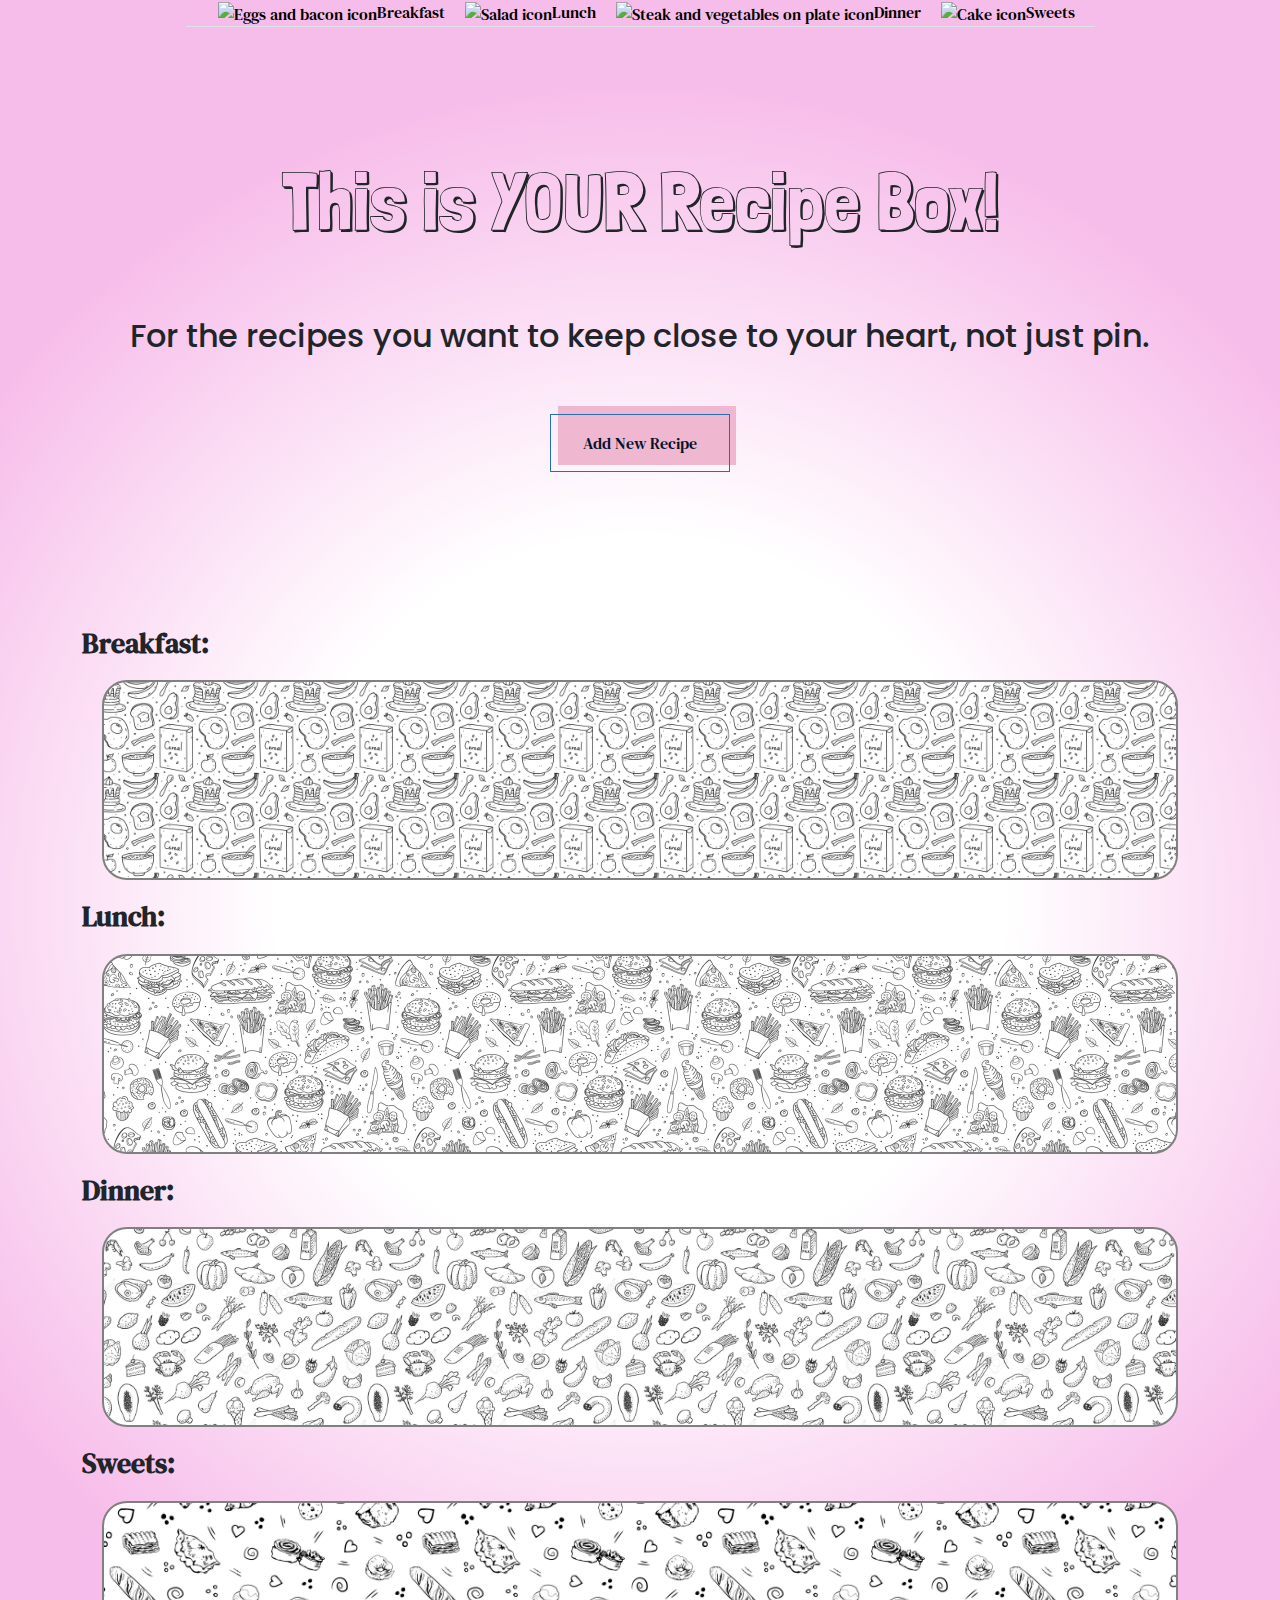
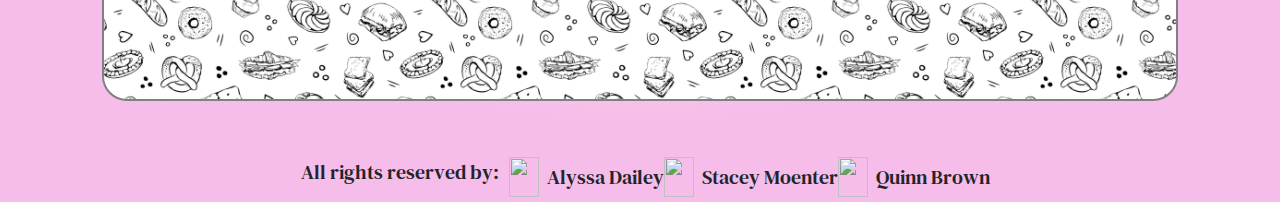
==== commit 4042306d: "fixed dinner bug" ====
--- a/index.html
+++ b/index.html
@@ -66,18 +66,20 @@
     </div>
 
   </header>
+
   <main>
-
-    <!-- CARD -->
-    <div class="card" id="recipeCard" style="display: none;">
-
+<!-- CARD -->
+  <div class="card" id="recipeCard" style="display: none;">
+    <div class="container" id="recipesContainer">
       <h4 id="cardRecipeName"><strong></strong></h4>
 
-      <p>Ingredients:<span id="cardCategory"></span></p>
+      <p>Ingredient:<span id="cardCategory"></span></p>
       <p id="cardIngredients"></p>
-
+    
       <p>Instructions:<span id="cardInstruct"></span></p>
       <p id="cardInstructions"></p>
+    </div>
+  </div> 
 
     </div>
 
@@ -125,8 +127,7 @@
   </main>
 
   <!-- MODAL -->
-  <div class="modal fade" id="recipeModal" data-bs-keyboard="false" tabindex="-1" aria-labelledby="recipeModalLabel"
-    aria-hidden="true">
+  <div class="modal fade" id="recipeModal" data-bs-backdrop= "static" data-bs-keyboard= "false" tabindex="-1">
     <div class="modal-dialog">
       <div class="modal-content">
 
@@ -146,13 +147,13 @@
             </div>
 
             <div class="form-input2">
-              <label>Ingredients:</label>
+              <label>Ingredients: (separate each ingredient using a ,)</label>
               <textarea class="form-control" id="ingredients" rows="3"></textarea>
               <div class="error ingredients"></div>
             </div>
 
             <div class="form-input3">
-              <label>Instructions:</label>
+              <label>Instructions: (separate each step using a ,)</label>
               <textarea class="form-control" id="instructions" rows="3"></textarea>
               <div class="error instructions"></div>
             </div>
@@ -160,23 +161,19 @@
 
             <select class="formSelect" id="recipeCategory" aria-label="Default select example" required>
               <option selected>Meal Category</option>
-              <option value="breakfast ">Breakfast</option>
+              <option value="breakfast">Breakfast</option>
               <option value="lunch">Lunch</option>
               <option value="dinner">Dinner</option>
               <option value="sweets">Sweets</option>
             </select>
+
             <button id="submitButton" type="submit" class="btn btn-primary">Add to your box!</button>
+
             <div class="error recipeCategory"></div>
 
-            <!-- color picker -->
-            <!-- <label for="exampleColorInput" class="form-label">Pick the color of your card:</label>
-            <input type="color" class="form-control form-control-color" id="exampleColorInput" value="#563d7c" title="Choose your color"> -->
           </form>
         </div>
         <div class="modal-footer">
-
-          <!-- <button id="submitButton" type="button" class="btn btn-primary">Add to your box!</button> -->
-
         </div>
       </div>
     </div>
@@ -198,6 +195,7 @@
   </footer>
 
   <script src="https://cdn.jsdelivr.net/npm/bootstrap@5.3.3/dist/js/bootstrap.bundle.min.js"></script>
+  
   <script src="script.js"></script>
 
 
--- a/style.css
+++ b/style.css
@@ -250,7 +250,7 @@
   }
   
   .dinner{
-      background-image: url('photos/DinnerBG3.jpg'); 
+      background-image: url('photos/dinnerBG3.jpg'); 
       background-size: 250px 250px;
       background-position: center;
       background-repeat: repeat; 
